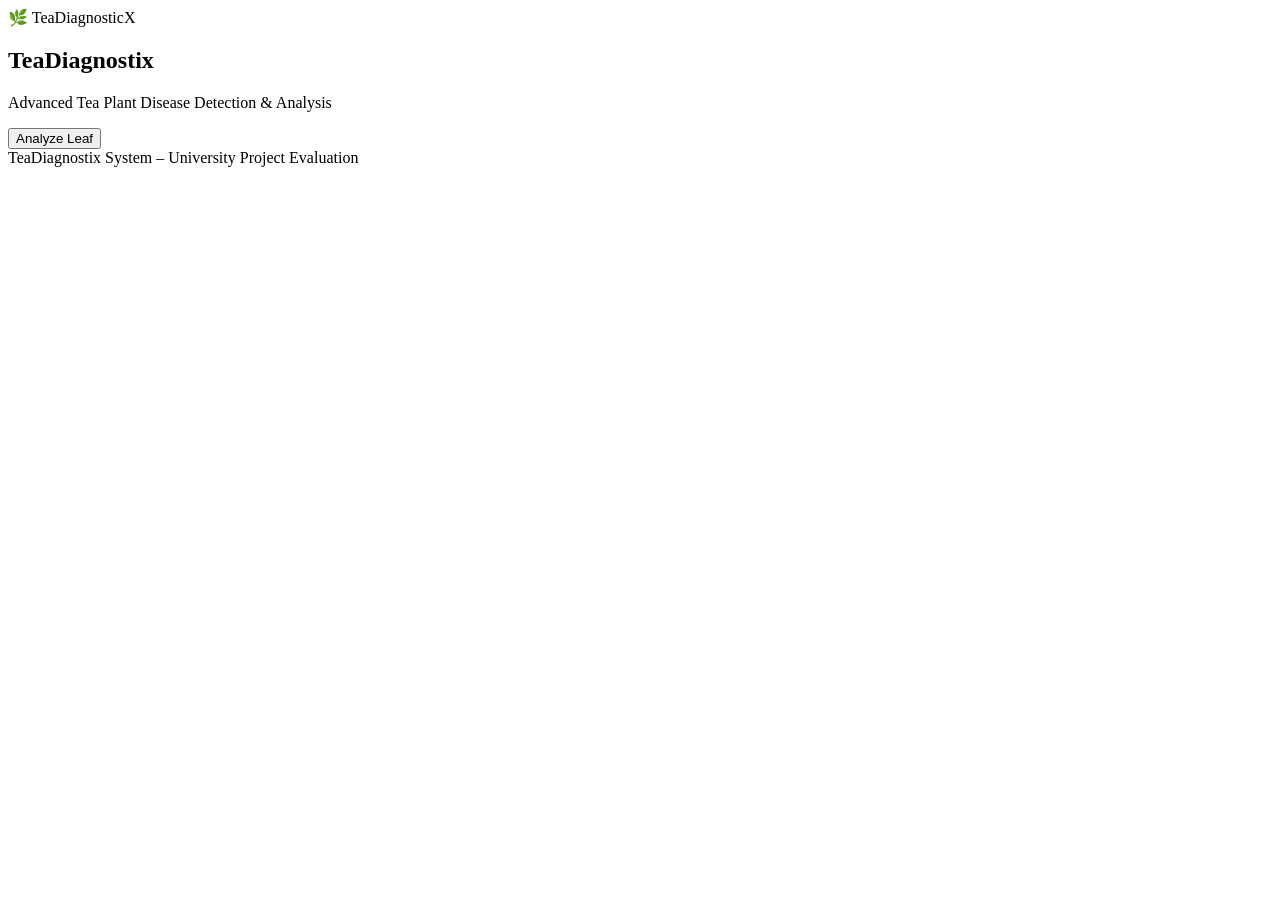
==== templates/home.html @ 8bcc98c2 "Initial commit: TeaDiagnosticX" ====
<!DOCTYPE html>
<html>
<head>
    <title>TeaDiagnostix</title>
    <link rel="stylesheet" href="{{ url_for('static', filename='style.css') }}">
</head>
<body>

<nav class="navbar">
    <div class="logo">🌿 <span>TeaDiagnosticX</span></div>
</nav>

<section class="hero">
    <h1>TeaDiagnostix</h1>
    <p>Advanced Tea Plant Disease Detection & Analysis</p>

    <a href="/analyze">
        <button class="btn-primary">Analyze Leaf</button>
    </a>
</section>

<footer class="footer">
    TeaDiagnostix System – University Project Evaluation
</footer>

</body>
</html>
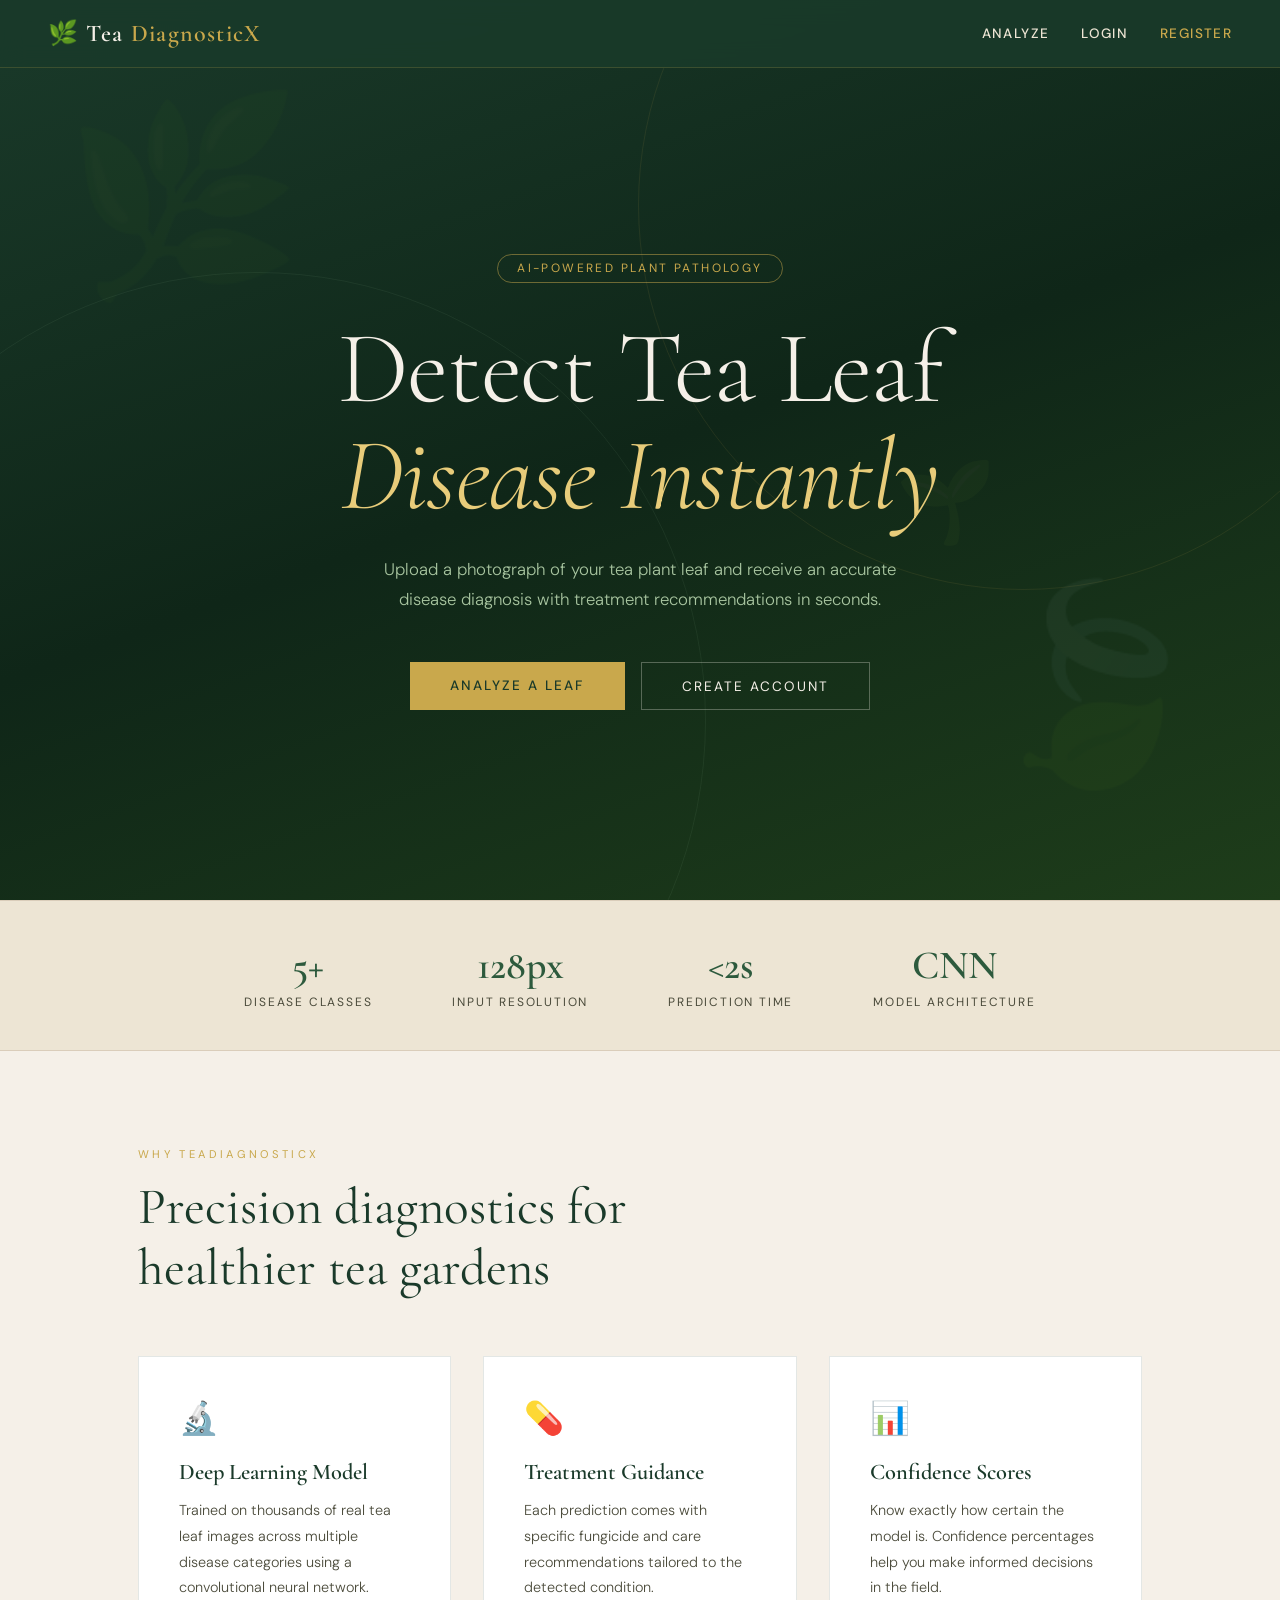
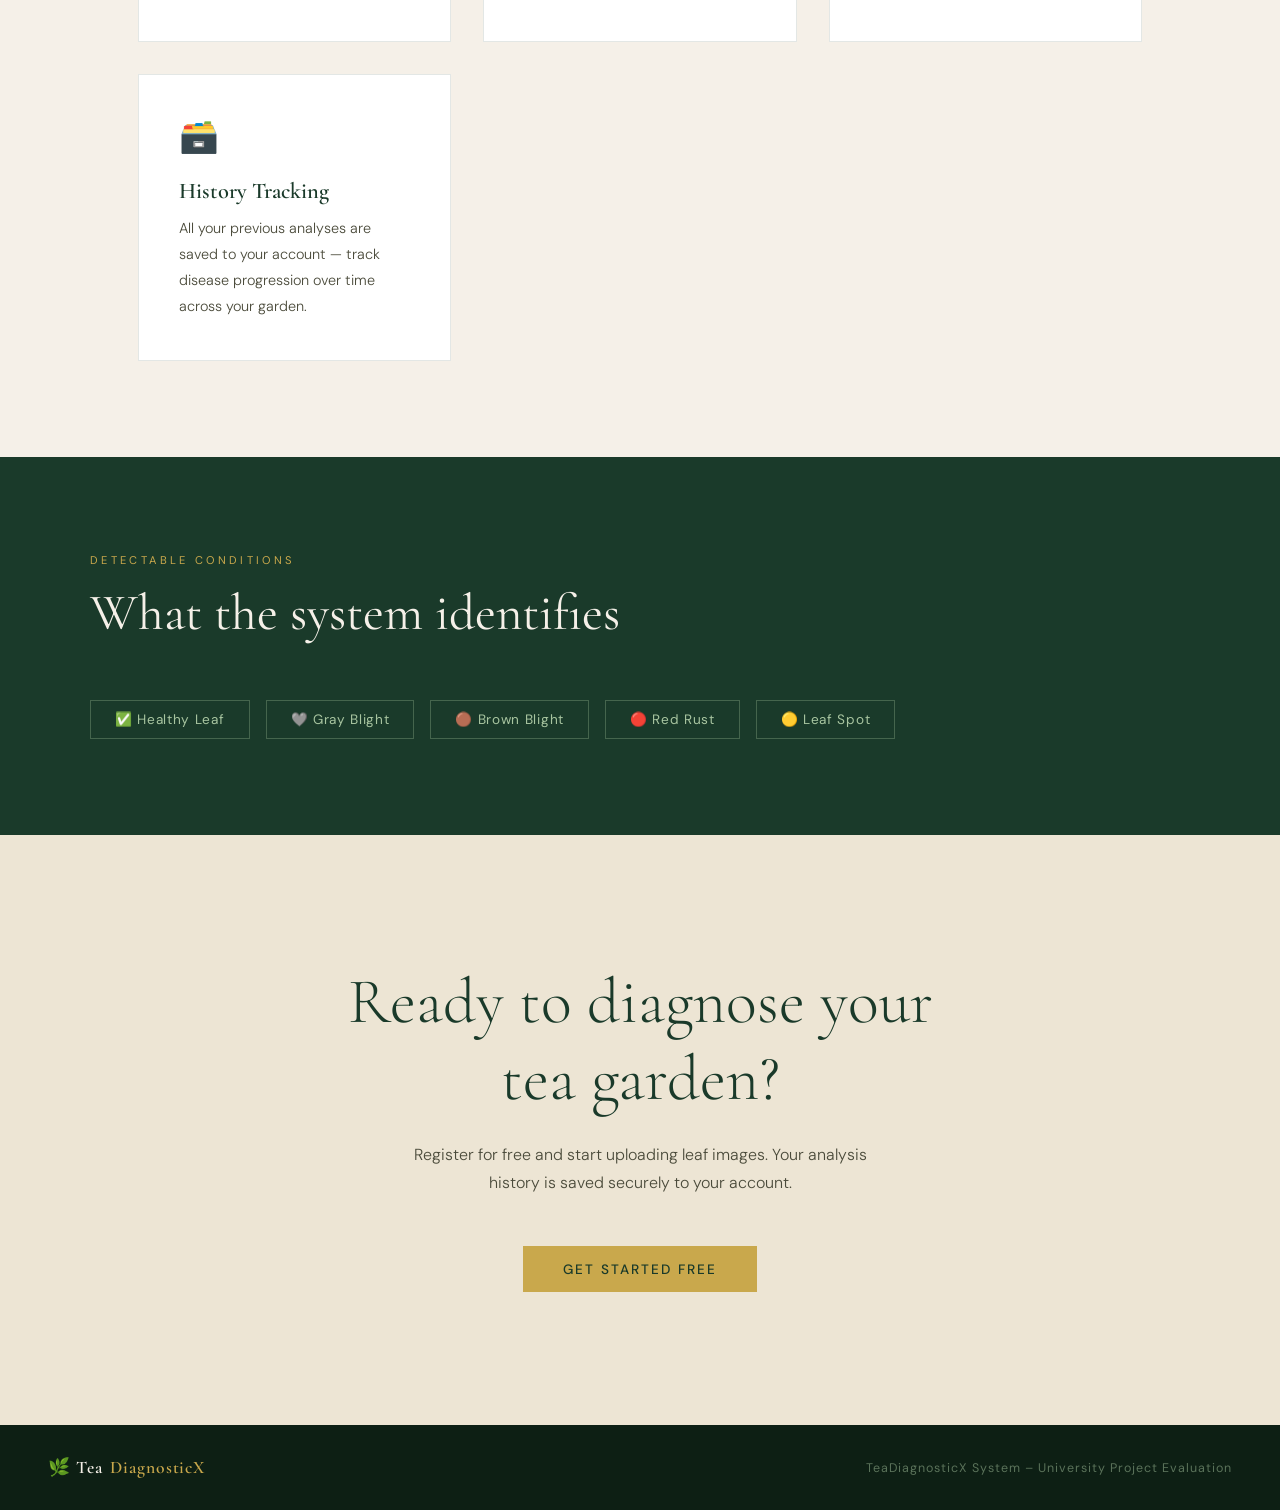
==== commit 483007a2: "Update files and add login/register pages" ====
--- a/templates/home.html
+++ b/templates/home.html
@@ -1,26 +1,402 @@
 <!DOCTYPE html>
-<html>
+<html lang="en">
 <head>
-    <title>TeaDiagnostix</title>
-    <link rel="stylesheet" href="{{ url_for('static', filename='style.css') }}">
+    <meta charset="UTF-8">
+    <meta name="viewport" content="width=device-width, initial-scale=1.0">
+    <title>TeaDiagnosticX – Tea Plant Disease Detection</title>
+    <link rel="preconnect" href="https://fonts.googleapis.com">
+    <link href="https://fonts.googleapis.com/css2?family=Cormorant+Garamond:ital,wght@0,300;0,400;0,600;1,300;1,400&family=DM+Sans:wght@300;400;500&display=swap" rel="stylesheet">
+    <style>
+        :root {
+            --green-deep: #1a3a2a;
+            --green-mid: #2d5a3d;
+            --green-light: #4a8c5c;
+            --green-pale: #a8c5a0;
+            --cream: #f5f0e8;
+            --cream-dark: #ede5d4;
+            --gold: #c9a84c;
+            --gold-light: #e8cc7a;
+            --brown: #6b4226;
+            --text-dark: #1a1a14;
+            --text-mid: #4a4a3a;
+        }
+
+        * { margin: 0; padding: 0; box-sizing: border-box; }
+
+        body {
+            font-family: 'DM Sans', sans-serif;
+            background-color: var(--cream);
+            color: var(--text-dark);
+            overflow-x: hidden;
+        }
+
+        /* ── NAV ── */
+        nav {
+            position: fixed; top: 0; left: 0; right: 0; z-index: 100;
+            display: flex; align-items: center; justify-content: space-between;
+            padding: 1.2rem 3rem;
+            background: rgba(26, 58, 42, 0.92);
+            backdrop-filter: blur(12px);
+            border-bottom: 1px solid rgba(201, 168, 76, 0.2);
+        }
+        .logo {
+            font-family: 'Cormorant Garamond', serif;
+            font-size: 1.5rem; font-weight: 600;
+            color: var(--cream);
+            letter-spacing: 0.05em;
+            display: flex; align-items: center; gap: 0.5rem;
+        }
+        .logo span { color: var(--gold); }
+        nav a {
+            color: var(--cream-dark); text-decoration: none;
+            font-size: 0.85rem; letter-spacing: 0.1em;
+            text-transform: uppercase; font-weight: 500;
+            transition: color 0.3s;
+        }
+        nav a:hover { color: var(--gold); }
+        .nav-links { display: flex; gap: 2rem; align-items: center; }
+
+        /* ── HERO ── */
+        .hero {
+            min-height: 100vh;
+            display: flex; flex-direction: column;
+            justify-content: center; align-items: center;
+            text-align: center;
+            padding: 8rem 2rem 4rem;
+            position: relative;
+            background: linear-gradient(160deg, var(--green-deep) 0%, #0f2618 50%, #1e3d1a 100%);
+            overflow: hidden;
+        }
+
+        /* Botanical decorative circles */
+        .hero::before {
+            content: '';
+            position: absolute; top: -20%; right: -10%;
+            width: 60vw; height: 60vw; border-radius: 50%;
+            border: 1px solid rgba(201, 168, 76, 0.1);
+        }
+        .hero::after {
+            content: '';
+            position: absolute; bottom: -30%; left: -15%;
+            width: 70vw; height: 70vw; border-radius: 50%;
+            border: 1px solid rgba(168, 197, 160, 0.08);
+        }
+
+        .leaf-deco {
+            position: absolute; font-size: clamp(6rem, 15vw, 14rem);
+            opacity: 0.04; pointer-events: none; user-select: none;
+            animation: float 8s ease-in-out infinite;
+        }
+        .leaf-deco.l1 { top: 8%; left: 5%; animation-delay: 0s; }
+        .leaf-deco.l2 { bottom: 10%; right: 5%; animation-delay: 3s; }
+        .leaf-deco.l3 { top: 50%; left: 70%; font-size: 5rem; animation-delay: 1.5s; }
+
+        @keyframes float {
+            0%, 100% { transform: translateY(0) rotate(0deg); }
+            50% { transform: translateY(-20px) rotate(5deg); }
+        }
+
+        .hero-badge {
+            display: inline-block;
+            padding: 0.35rem 1.2rem;
+            border: 1px solid rgba(201, 168, 76, 0.5);
+            border-radius: 2rem;
+            font-size: 0.75rem; letter-spacing: 0.2em;
+            text-transform: uppercase;
+            color: var(--gold);
+            margin-bottom: 2rem;
+            animation: fadeIn 0.8s ease forwards;
+        }
+
+        .hero h1 {
+            font-family: 'Cormorant Garamond', serif;
+            font-size: clamp(3rem, 8vw, 7rem);
+            font-weight: 300; line-height: 1.05;
+            color: var(--cream);
+            letter-spacing: -0.01em;
+            margin-bottom: 1.5rem;
+            animation: slideUp 0.9s ease forwards;
+        }
+        .hero h1 em {
+            font-style: italic; color: var(--gold-light);
+        }
+
+        .hero p {
+            font-size: 1.05rem; font-weight: 300;
+            color: var(--green-pale); max-width: 520px;
+            line-height: 1.8; margin-bottom: 3rem;
+            animation: slideUp 1s ease 0.1s forwards; opacity: 0;
+        }
+
+        .hero-cta {
+            display: flex; gap: 1rem; flex-wrap: wrap; justify-content: center;
+            animation: slideUp 1.1s ease 0.2s forwards; opacity: 0;
+        }
+
+        .btn-primary {
+            padding: 0.9rem 2.5rem;
+            background: var(--gold);
+            color: var(--green-deep);
+            border: none; border-radius: 0;
+            font-family: 'DM Sans', sans-serif;
+            font-size: 0.85rem; font-weight: 500;
+            letter-spacing: 0.15em; text-transform: uppercase;
+            cursor: pointer; text-decoration: none;
+            display: inline-block;
+            transition: all 0.3s ease;
+            position: relative; overflow: hidden;
+        }
+        .btn-primary::before {
+            content: '';
+            position: absolute; top: 0; left: -100%; width: 100%; height: 100%;
+            background: rgba(255,255,255,0.2);
+            transition: left 0.4s ease;
+        }
+        .btn-primary:hover::before { left: 0; }
+        .btn-primary:hover { background: var(--gold-light); transform: translateY(-2px); }
+
+        .btn-outline {
+            padding: 0.9rem 2.5rem;
+            background: transparent;
+            color: var(--cream);
+            border: 1px solid rgba(245, 240, 232, 0.3);
+            border-radius: 0;
+            font-size: 0.85rem; font-weight: 400;
+            letter-spacing: 0.15em; text-transform: uppercase;
+            cursor: pointer; text-decoration: none;
+            display: inline-block;
+            transition: all 0.3s ease;
+        }
+        .btn-outline:hover {
+            border-color: var(--cream);
+            background: rgba(245, 240, 232, 0.08);
+        }
+
+        /* ── STATS STRIP ── */
+        .stats-strip {
+            background: var(--cream-dark);
+            border-top: 1px solid rgba(107, 66, 38, 0.15);
+            border-bottom: 1px solid rgba(107, 66, 38, 0.15);
+            padding: 2.5rem 3rem;
+            display: flex; justify-content: center; gap: 5rem; flex-wrap: wrap;
+        }
+        .stat { text-align: center; }
+        .stat-num {
+            font-family: 'Cormorant Garamond', serif;
+            font-size: 2.5rem; font-weight: 600;
+            color: var(--green-mid);
+        }
+        .stat-label {
+            font-size: 0.75rem; letter-spacing: 0.15em;
+            text-transform: uppercase; color: var(--text-mid);
+            margin-top: 0.3rem;
+        }
+
+        /* ── FEATURES ── */
+        .features {
+            padding: 6rem 3rem;
+            max-width: 1100px; margin: 0 auto;
+        }
+        .section-label {
+            font-size: 0.7rem; letter-spacing: 0.3em;
+            text-transform: uppercase; color: var(--gold);
+            margin-bottom: 1rem;
+        }
+        .section-title {
+            font-family: 'Cormorant Garamond', serif;
+            font-size: clamp(2rem, 5vw, 3.2rem);
+            font-weight: 400; line-height: 1.2;
+            color: var(--green-deep);
+            margin-bottom: 3.5rem;
+        }
+        .features-grid {
+            display: grid;
+            grid-template-columns: repeat(auto-fit, minmax(280px, 1fr));
+            gap: 2rem;
+        }
+        .feature-card {
+            padding: 2.5rem;
+            border: 1px solid rgba(26, 58, 42, 0.12);
+            background: white;
+            position: relative;
+            transition: all 0.3s ease;
+        }
+        .feature-card::after {
+            content: '';
+            position: absolute; bottom: 0; left: 0;
+            width: 0; height: 3px;
+            background: var(--gold);
+            transition: width 0.4s ease;
+        }
+        .feature-card:hover { transform: translateY(-4px); box-shadow: 0 12px 40px rgba(26, 58, 42, 0.1); }
+        .feature-card:hover::after { width: 100%; }
+        .feature-icon { font-size: 2rem; margin-bottom: 1.2rem; }
+        .feature-card h3 {
+            font-family: 'Cormorant Garamond', serif;
+            font-size: 1.4rem; font-weight: 600;
+            color: var(--green-deep); margin-bottom: 0.8rem;
+        }
+        .feature-card p {
+            font-size: 0.9rem; color: var(--text-mid);
+            line-height: 1.8; font-weight: 300;
+        }
+
+        /* ── DISEASES ── */
+        .diseases {
+            background: var(--green-deep);
+            padding: 6rem 3rem;
+        }
+        .diseases-inner { max-width: 1100px; margin: 0 auto; }
+        .diseases .section-title { color: var(--cream); }
+        .disease-tags {
+            display: flex; flex-wrap: wrap; gap: 1rem; margin-top: 2rem;
+        }
+        .disease-tag {
+            padding: 0.6rem 1.5rem;
+            border: 1px solid rgba(168, 197, 160, 0.3);
+            color: var(--green-pale);
+            font-size: 0.85rem; letter-spacing: 0.05em;
+            transition: all 0.3s;
+            cursor: default;
+        }
+        .disease-tag:hover {
+            background: rgba(168, 197, 160, 0.1);
+            border-color: var(--green-pale);
+            color: var(--cream);
+        }
+
+        /* ── CTA SECTION ── */
+        .cta-section {
+            padding: 8rem 3rem; text-align: center;
+            background: var(--cream-dark);
+        }
+        .cta-section h2 {
+            font-family: 'Cormorant Garamond', serif;
+            font-size: clamp(2.2rem, 5vw, 4rem);
+            font-weight: 300; color: var(--green-deep);
+            margin-bottom: 1.5rem;
+        }
+        .cta-section p {
+            color: var(--text-mid); font-weight: 300;
+            max-width: 480px; margin: 0 auto 3rem;
+            line-height: 1.8;
+        }
+
+        /* ── FOOTER ── */
+        footer {
+            background: #0d1f14;
+            padding: 2rem 3rem;
+            display: flex; justify-content: space-between; align-items: center;
+            flex-wrap: wrap; gap: 1rem;
+        }
+        footer .logo { font-size: 1.1rem; }
+        footer p {
+            color: rgba(168, 197, 160, 0.5);
+            font-size: 0.78rem; letter-spacing: 0.08em;
+        }
+
+        @keyframes fadeIn { from { opacity: 0; } to { opacity: 1; } }
+        @keyframes slideUp {
+            from { opacity: 0; transform: translateY(24px); }
+            to { opacity: 1; transform: translateY(0); }
+        }
+    </style>
 </head>
 <body>
 
-<nav class="navbar">
-    <div class="logo">🌿 <span>TeaDiagnosticX</span></div>
+<nav>
+    <div class="logo">🌿 Tea<span>DiagnosticX</span></div>
+    <div class="nav-links">
+        <a href="/analyze">Analyze</a>
+        <a href="/login">Login</a>
+        <a href="/register" style="color: var(--gold);">Register</a>
+    </div>
 </nav>
 
 <section class="hero">
-    <h1>TeaDiagnostix</h1>
-    <p>Advanced Tea Plant Disease Detection & Analysis</p>
-
-    <a href="/analyze">
-        <button class="btn-primary">Analyze Leaf</button>
-    </a>
+    <div class="leaf-deco l1">🌿</div>
+    <div class="leaf-deco l2">🍃</div>
+    <div class="leaf-deco l3">🌱</div>
+
+    <div class="hero-badge">AI-Powered Plant Pathology</div>
+    <h1>Detect Tea Leaf<br><em>Disease Instantly</em></h1>
+    <p>Upload a photograph of your tea plant leaf and receive an accurate disease diagnosis with treatment recommendations in seconds.</p>
+
+    <div class="hero-cta">
+        <a href="/analyze" class="btn-primary">Analyze a Leaf</a>
+        <a href="/register" class="btn-outline">Create Account</a>
+    </div>
 </section>
 
-<footer class="footer">
-    TeaDiagnostix System – University Project Evaluation
+<div class="stats-strip">
+    <div class="stat">
+        <div class="stat-num">5+</div>
+        <div class="stat-label">Disease Classes</div>
+    </div>
+    <div class="stat">
+        <div class="stat-num">128px</div>
+        <div class="stat-label">Input Resolution</div>
+    </div>
+    <div class="stat">
+        <div class="stat-num">&lt;2s</div>
+        <div class="stat-label">Prediction Time</div>
+    </div>
+    <div class="stat">
+        <div class="stat-num">CNN</div>
+        <div class="stat-label">Model Architecture</div>
+    </div>
+</div>
+
+<section class="features">
+    <div class="section-label">Why TeaDiagnosticX</div>
+    <h2 class="section-title">Precision diagnostics for<br>healthier tea gardens</h2>
+    <div class="features-grid">
+        <div class="feature-card">
+            <div class="feature-icon">🔬</div>
+            <h3>Deep Learning Model</h3>
+            <p>Trained on thousands of real tea leaf images across multiple disease categories using a convolutional neural network.</p>
+        </div>
+        <div class="feature-card">
+            <div class="feature-icon">💊</div>
+            <h3>Treatment Guidance</h3>
+            <p>Each prediction comes with specific fungicide and care recommendations tailored to the detected condition.</p>
+        </div>
+        <div class="feature-card">
+            <div class="feature-icon">📊</div>
+            <h3>Confidence Scores</h3>
+            <p>Know exactly how certain the model is. Confidence percentages help you make informed decisions in the field.</p>
+        </div>
+        <div class="feature-card">
+            <div class="feature-icon">🗃️</div>
+            <h3>History Tracking</h3>
+            <p>All your previous analyses are saved to your account — track disease progression over time across your garden.</p>
+        </div>
+    </div>
+</section>
+
+<section class="diseases">
+    <div class="diseases-inner">
+        <div class="section-label" style="color: var(--gold);">Detectable Conditions</div>
+        <h2 class="section-title">What the system identifies</h2>
+        <div class="disease-tags">
+            <div class="disease-tag">✅ Healthy Leaf</div>
+            <div class="disease-tag">🩶 Gray Blight</div>
+            <div class="disease-tag">🟤 Brown Blight</div>
+            <div class="disease-tag">🔴 Red Rust</div>
+            <div class="disease-tag">🟡 Leaf Spot</div>
+        </div>
+    </div>
+</section>
+
+<section class="cta-section">
+    <h2>Ready to diagnose your<br>tea garden?</h2>
+    <p>Register for free and start uploading leaf images. Your analysis history is saved securely to your account.</p>
+    <a href="/register" class="btn-primary">Get Started Free</a>
+</section>
+
+<footer>
+    <div class="logo">🌿 Tea<span>DiagnosticX</span></div>
+    <p>TeaDiagnosticX System – University Project Evaluation</p>
 </footer>
 
 </body>
